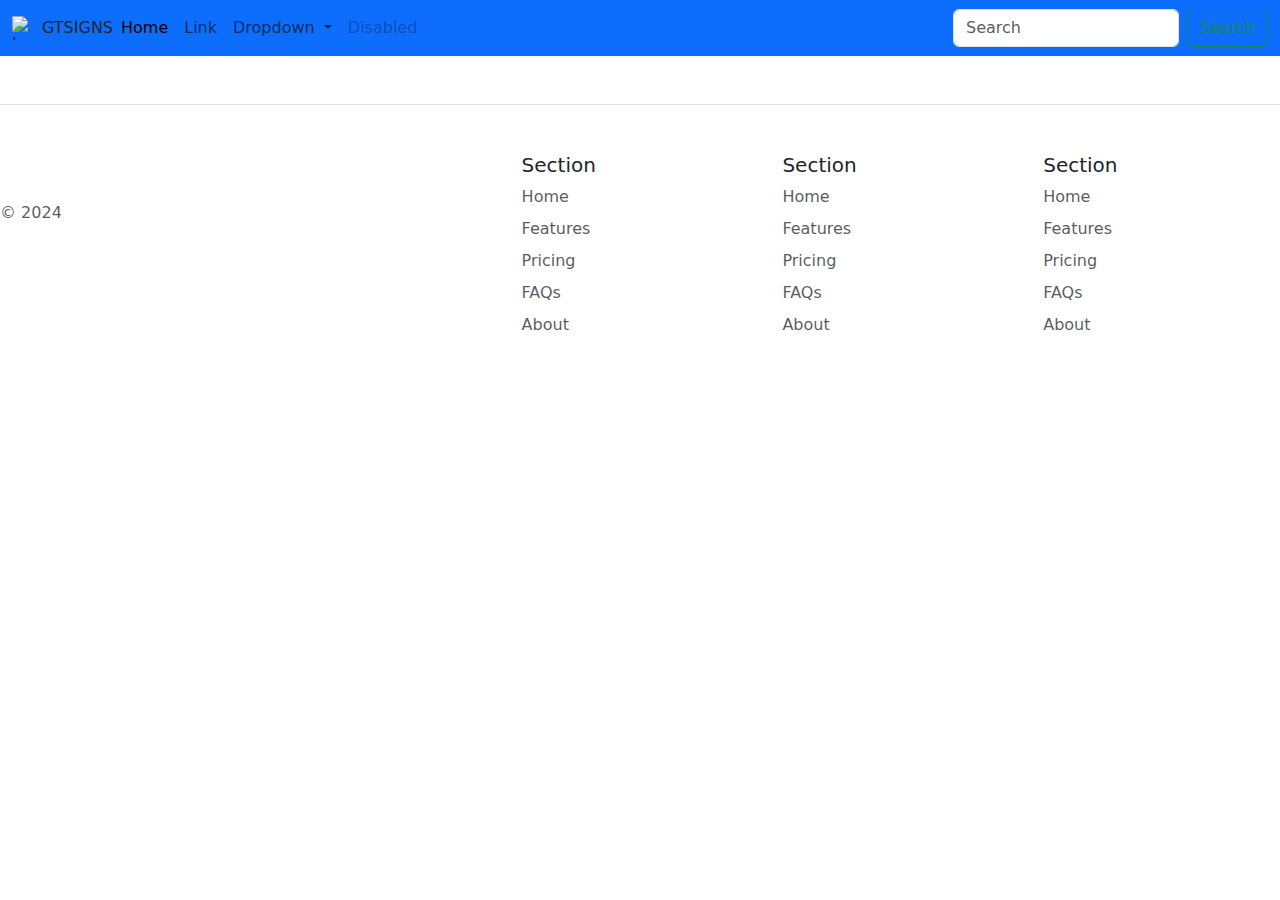
==== scss/index.html @ f2a9bc2c "Initial Push for Nav and Footer" ====
<!doctype html>
<html lang="en">
  <head>
    <meta charset="utf-8">
    <meta name="viewport" content="width=device-width, initial-scale=1">
    <title>Bootstrap demo</title>
    <link href="https://cdn.jsdelivr.net/npm/bootstrap@5.3.3/dist/css/bootstrap.min.css" rel="stylesheet" integrity="sha384-QWTKZyjpPEjISv5WaRU9OFeRpok6YctnYmDr5pNlyT2bRjXh0JMhjY6hW+ALEwIH" crossorigin="anonymous">
  </head>
  <body>
   
    <nav class="navbar navbar-expand-lg bg-primary">
        <div class="container-fluid">
          <img src="/docs/5.3/assets/brand/bootstrap-logo.svg" alt="Logo" width="30" height="24" class="d-inline-block align-text-top">
      GTSIGNS </a>
          <button class="navbar-toggler" type="button" data-bs-toggle="collapse" data-bs-target="#navbarSupportedContent" aria-controls="navbarSupportedContent" aria-expanded="false" aria-label="Toggle navigation">
            <span class="navbar-toggler-icon"></span>
          </button>
          <div class="collapse navbar-collapse" id="navbarSupportedContent">
            <ul class="navbar-nav me-auto mb-2 mb-lg-0">
              <li class="nav-item">
                <a class="nav-link active" aria-current="page" href="#">Home</a>
              </li>
              <li class="nav-item">
                <a class="nav-link" href="#">Link</a>
              </li>
              <li class="nav-item dropdown">
                <a class="nav-link dropdown-toggle" href="#" role="button" data-bs-toggle="dropdown" aria-expanded="false">
                  Dropdown
                </a>
                <ul class="dropdown-menu">
                  <li><a class="dropdown-item" href="#">Action</a></li>
                  <li><a class="dropdown-item" href="#">Another action</a></li>
                  <li><hr class="dropdown-divider"></li>
                  <li><a class="dropdown-item" href="#">Something else here</a></li>
                </ul>
              </li>
              <li class="nav-item">
                <a class="nav-link disabled" aria-disabled="true">Disabled</a>
              </li>
            </ul>
            <form class="d-flex" role="search">
              <input class="form-control me-2" type="search" placeholder="Search" aria-label="Search">
              <button class="btn btn-outline-success" type="submit">Search</button>
            </form>
          </div>
        </div>
      </nav>
   















      
   
   
   
   
   
   
   
   
   
   
   
   
   
   
   
   
   
   
   
   
   
   
    
  </body>


  <footer class="row row-cols-1 row-cols-sm-2 row-cols-md-5 py-5 my-5 border-top">
    <div class="col mb-3">
      <a href="/" class="d-flex align-items-center mb-3 link-body-emphasis text-decoration-none">
        <svg class="bi me-2" width="40" height="32"><use xlink:href="#bootstrap"></use></svg>
      </a>
      <p class="text-body-secondary">© 2024</p>
    </div>

    <div class="col mb-3">

    </div>

    <div class="col mb-3">
      <h5>Section</h5>
      <ul class="nav flex-column">
        <li class="nav-item mb-2"><a href="#" class="nav-link p-0 text-body-secondary">Home</a></li>
        <li class="nav-item mb-2"><a href="#" class="nav-link p-0 text-body-secondary">Features</a></li>
        <li class="nav-item mb-2"><a href="#" class="nav-link p-0 text-body-secondary">Pricing</a></li>
        <li class="nav-item mb-2"><a href="#" class="nav-link p-0 text-body-secondary">FAQs</a></li>
        <li class="nav-item mb-2"><a href="#" class="nav-link p-0 text-body-secondary">About</a></li>
      </ul>
    </div>

    <div class="col mb-3">
      <h5>Section</h5>
      <ul class="nav flex-column">
        <li class="nav-item mb-2"><a href="#" class="nav-link p-0 text-body-secondary">Home</a></li>
        <li class="nav-item mb-2"><a href="#" class="nav-link p-0 text-body-secondary">Features</a></li>
        <li class="nav-item mb-2"><a href="#" class="nav-link p-0 text-body-secondary">Pricing</a></li>
        <li class="nav-item mb-2"><a href="#" class="nav-link p-0 text-body-secondary">FAQs</a></li>
        <li class="nav-item mb-2"><a href="#" class="nav-link p-0 text-body-secondary">About</a></li>
      </ul>
    </div>

    <div class="col mb-3">
      <h5>Section</h5>
      <ul class="nav flex-column">
        <li class="nav-item mb-2"><a href="#" class="nav-link p-0 text-body-secondary">Home</a></li>
        <li class="nav-item mb-2"><a href="#" class="nav-link p-0 text-body-secondary">Features</a></li>
        <li class="nav-item mb-2"><a href="#" class="nav-link p-0 text-body-secondary">Pricing</a></li>
        <li class="nav-item mb-2"><a href="#" class="nav-link p-0 text-body-secondary">FAQs</a></li>
        <li class="nav-item mb-2"><a href="#" class="nav-link p-0 text-body-secondary">About</a></li>
      </ul>
    </div>
  </footer>

  <script src="https://cdn.jsdelivr.net/npm/bootstrap@5.3.3/dist/js/bootstrap.bundle.min.js" integrity="sha384-YvpcrYf0tY3lHB60NNkmXc5s9fDVZLESaAA55NDzOxhy9GkcIdslK1eN7N6jIeHz" crossorigin="anonymous"></script>
</html>
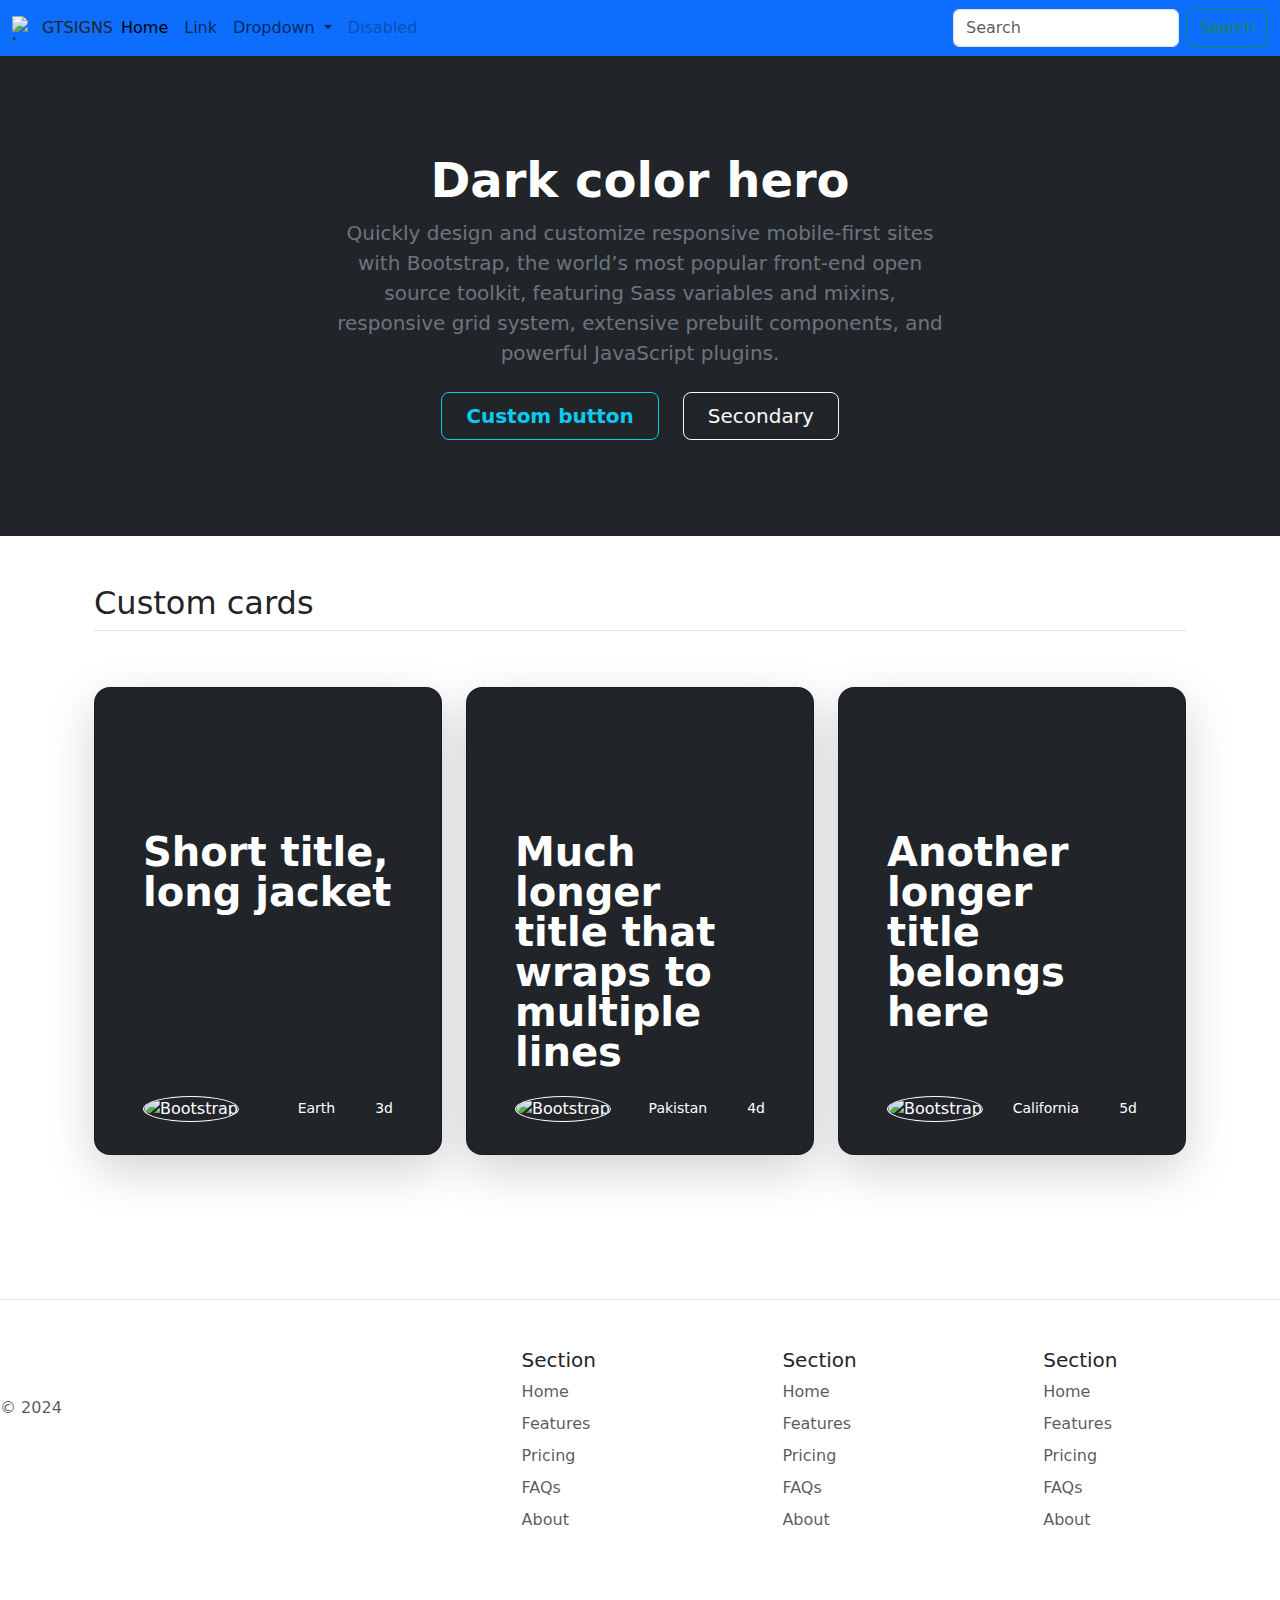
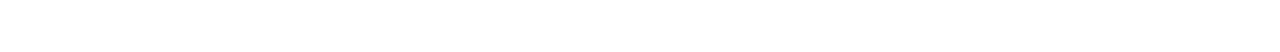
==== commit 2e590453: "Addition of Hero Banner and other elements." ====
--- a/scss/index.html
+++ b/scss/index.html
@@ -3,7 +3,7 @@
   <head>
     <meta charset="utf-8">
     <meta name="viewport" content="width=device-width, initial-scale=1">
-    <title>Bootstrap demo</title>
+    <title>GTSIGNS</title>
     <link href="https://cdn.jsdelivr.net/npm/bootstrap@5.3.3/dist/css/bootstrap.min.css" rel="stylesheet" integrity="sha384-QWTKZyjpPEjISv5WaRU9OFeRpok6YctnYmDr5pNlyT2bRjXh0JMhjY6hW+ALEwIH" crossorigin="anonymous">
   </head>
   <body>
@@ -46,7 +46,87 @@
         </div>
       </nav>
    
-
+      <div class="bg-dark text-secondary px-4 py-5 text-center">
+        <div class="py-5">
+          <h1 class="display-5 fw-bold text-white">Dark color hero</h1>
+          <div class="col-lg-6 mx-auto">
+            <p class="fs-5 mb-4">Quickly design and customize responsive mobile-first sites with Bootstrap, the world’s most popular front-end open source toolkit, featuring Sass variables and mixins, responsive grid system, extensive prebuilt components, and powerful JavaScript plugins.</p>
+            <div class="d-grid gap-2 d-sm-flex justify-content-sm-center">
+              <button type="button" class="btn btn-outline-info btn-lg px-4 me-sm-3 fw-bold">Custom button</button>
+              <button type="button" class="btn btn-outline-light btn-lg px-4">Secondary</button>
+            </div>
+          </div>
+        </div>
+      </div>
+
+      <div class="container px-4 py-5" id="custom-cards">
+        <h2 class="pb-2 border-bottom">Custom cards</h2>
+    
+        <div class="row row-cols-1 row-cols-lg-3 align-items-stretch g-4 py-5">
+          <div class="col">
+            <div class="card card-cover h-100 overflow-hidden text-bg-dark rounded-4 shadow-lg" style="background-image: url('unsplash-photo-1.jpg');">
+              <div class="d-flex flex-column h-100 p-5 pb-3 text-white text-shadow-1">
+                <h3 class="pt-5 mt-5 mb-4 display-6 lh-1 fw-bold">Short title, long jacket</h3>
+                <ul class="d-flex list-unstyled mt-auto">
+                  <li class="me-auto">
+                    <img src="https://github.com/twbs.png" alt="Bootstrap" width="32" height="32" class="rounded-circle border border-white">
+                  </li>
+                  <li class="d-flex align-items-center me-3">
+                    <svg class="bi me-2" width="1em" height="1em"><use xlink:href="#geo-fill"></use></svg>
+                    <small>Earth</small>
+                  </li>
+                  <li class="d-flex align-items-center">
+                    <svg class="bi me-2" width="1em" height="1em"><use xlink:href="#calendar3"></use></svg>
+                    <small>3d</small>
+                  </li>
+                </ul>
+              </div>
+            </div>
+          </div>
+    
+          <div class="col">
+            <div class="card card-cover h-100 overflow-hidden text-bg-dark rounded-4 shadow-lg" style="background-image: url('unsplash-photo-2.jpg');">
+              <div class="d-flex flex-column h-100 p-5 pb-3 text-white text-shadow-1">
+                <h3 class="pt-5 mt-5 mb-4 display-6 lh-1 fw-bold">Much longer title that wraps to multiple lines</h3>
+                <ul class="d-flex list-unstyled mt-auto">
+                  <li class="me-auto">
+                    <img src="https://github.com/twbs.png" alt="Bootstrap" width="32" height="32" class="rounded-circle border border-white">
+                  </li>
+                  <li class="d-flex align-items-center me-3">
+                    <svg class="bi me-2" width="1em" height="1em"><use xlink:href="#geo-fill"></use></svg>
+                    <small>Pakistan</small>
+                  </li>
+                  <li class="d-flex align-items-center">
+                    <svg class="bi me-2" width="1em" height="1em"><use xlink:href="#calendar3"></use></svg>
+                    <small>4d</small>
+                  </li>
+                </ul>
+              </div>
+            </div>
+          </div>
+    
+          <div class="col">
+            <div class="card card-cover h-100 overflow-hidden text-bg-dark rounded-4 shadow-lg" style="background-image: url('unsplash-photo-3.jpg');">
+              <div class="d-flex flex-column h-100 p-5 pb-3 text-shadow-1">
+                <h3 class="pt-5 mt-5 mb-4 display-6 lh-1 fw-bold">Another longer title belongs here</h3>
+                <ul class="d-flex list-unstyled mt-auto">
+                  <li class="me-auto">
+                    <img src="https://github.com/twbs.png" alt="Bootstrap" width="32" height="32" class="rounded-circle border border-white">
+                  </li>
+                  <li class="d-flex align-items-center me-3">
+                    <svg class="bi me-2" width="1em" height="1em"><use xlink:href="#geo-fill"></use></svg>
+                    <small>California</small>
+                  </li>
+                  <li class="d-flex align-items-center">
+                    <svg class="bi me-2" width="1em" height="1em"><use xlink:href="#calendar3"></use></svg>
+                    <small>5d</small>
+                  </li>
+                </ul>
+              </div>
+            </div>
+          </div>
+        </div>
+      </div>
 
 
 
